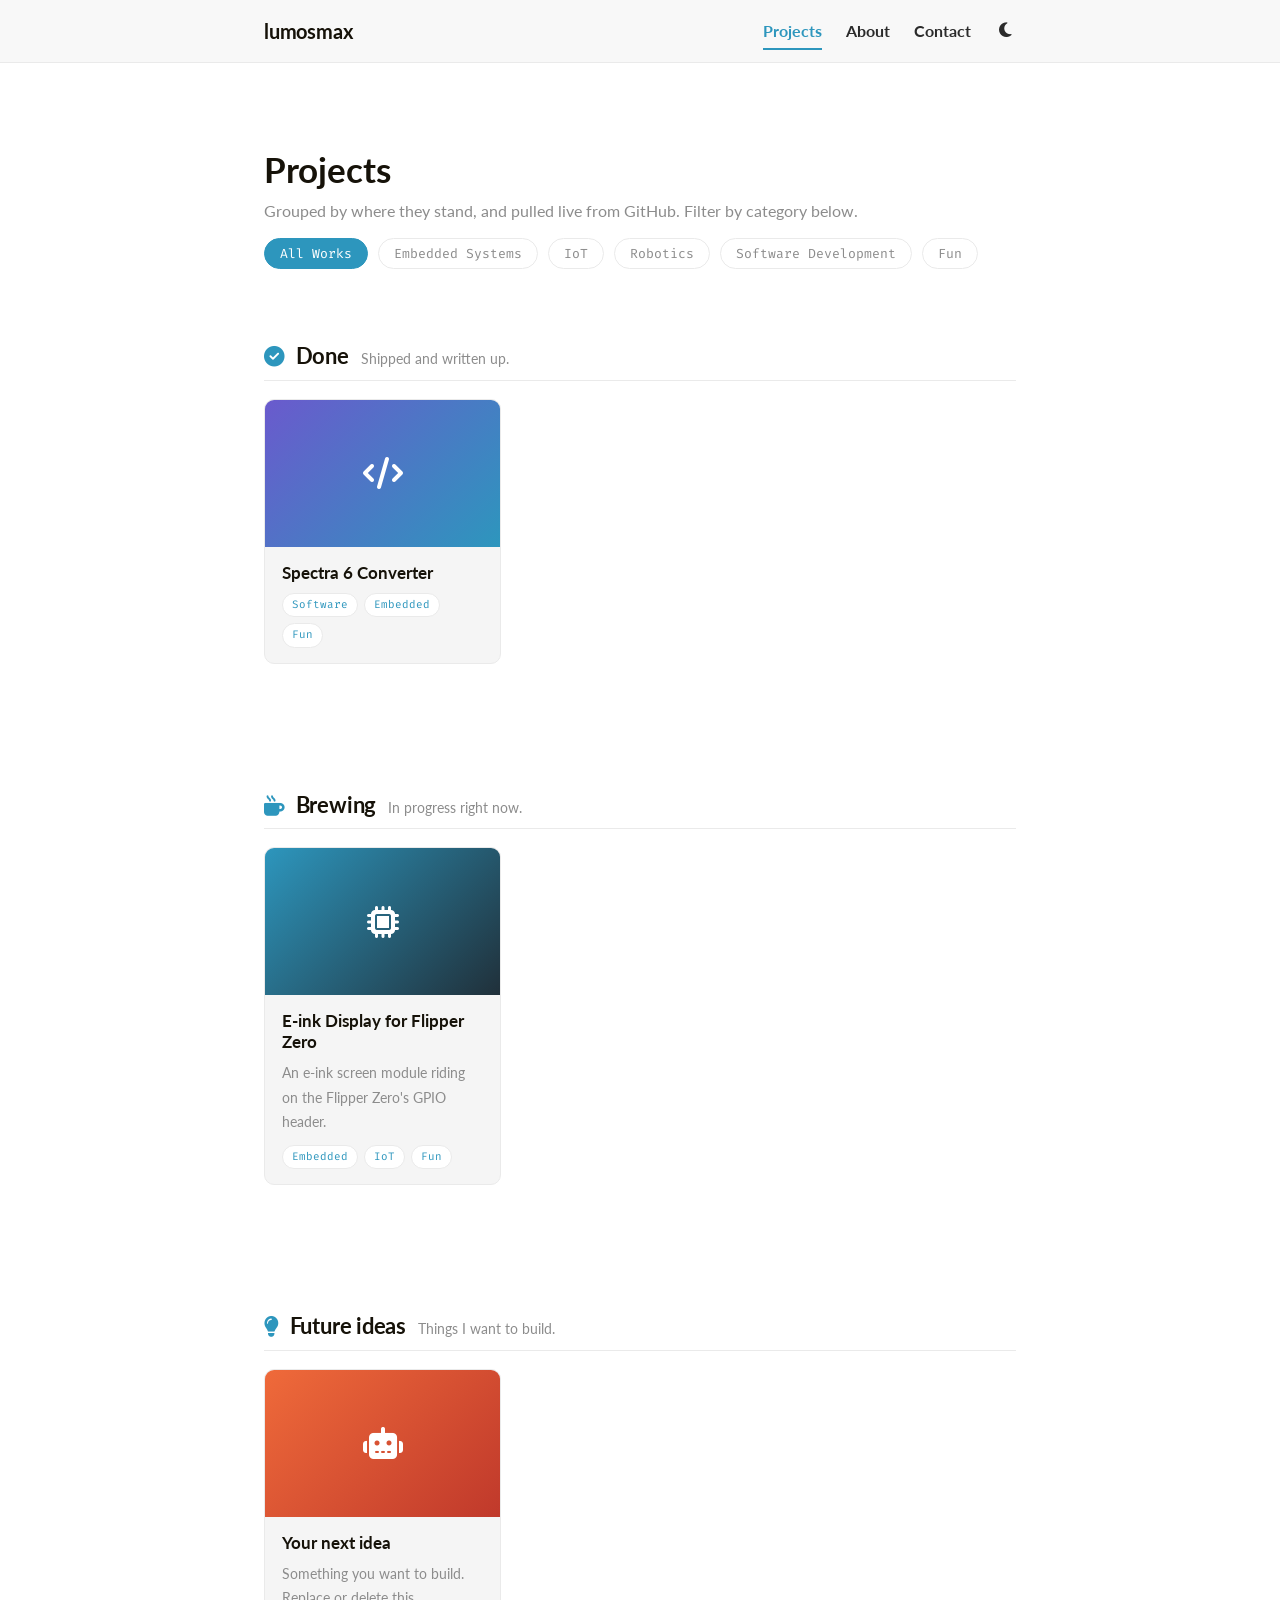
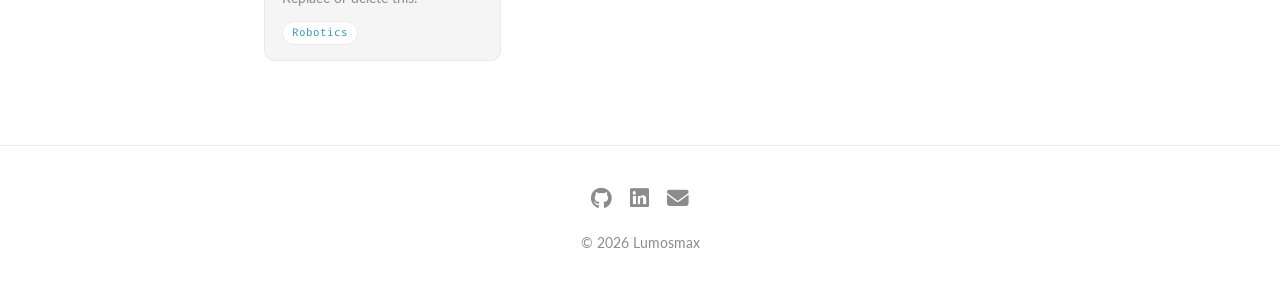
==== index.html @ fe92dabe "Live tool embed + before/after gallery on project page" ====
<!DOCTYPE html>
<html lang="en">
<head>
  <meta charset="UTF-8" />
  <meta name="viewport" content="width=device-width, initial-scale=1.0" />
  <title>Lumosmax · Projects</title>
  <meta name="description" content="Selected projects, things I've designed, built, and shipped." />
  <meta name="theme-color" content="#2d96bd" />
  <link rel="icon" href="data:image/svg+xml,<svg xmlns='http://www.w3.org/2000/svg' viewBox='0 0 100 100'><text y='.9em' font-size='70'>l</text></svg>" />
  <link rel="preconnect" href="https://fonts.googleapis.com" />
  <link rel="preconnect" href="https://fonts.gstatic.com" crossorigin />
  <link href="https://fonts.googleapis.com/css2?family=Lato:wght@400;700;900&family=Fira+Code&display=swap" rel="stylesheet" />
  <link rel="stylesheet" href="https://cdnjs.cloudflare.com/ajax/libs/font-awesome/6.5.1/css/all.min.css" />
  <link rel="stylesheet" href="css/style.css" />
</head>
<body>
  <header class="site">
    <div class="wrap nav">
      <a class="brand" href="index.html">lumosmax</a>
      <nav class="nav-links">
        <a href="index.html" class="active">Projects</a>
        <a href="about.html">About</a>
        <a href="about.html#contact">Contact</a>
        <button class="theme-toggle" aria-label="Toggle theme"><i class="fa-solid fa-moon"></i></button>
      </nav>
    </div>
  </header>

  <main>
    <div class="wrap">
      <div class="page-head reveal">
        <h1>Projects</h1>
        <p>Grouped by where they stand, and pulled live from GitHub. Filter by category below.</p>
      </div>

      <!-- ===== CATEGORY FILTER ===== -->
      <div class="filter-bar reveal">
        <button class="filter-btn active" data-filter="all">All Works</button>
        <button class="filter-btn" data-filter="embedded">Embedded Systems</button>
        <button class="filter-btn" data-filter="iot">IoT</button>
        <button class="filter-btn" data-filter="robotics">Robotics</button>
        <button class="filter-btn" data-filter="software">Software Development</button>
        <button class="filter-btn" data-filter="fun">Fun</button>
      </div>

      <!-- Projects render here (see js/projects-config.js to add projects) -->
      <div id="projects-root">
        <p class="loading"><i class="fa-solid fa-spinner fa-spin"></i> Loading projects…</p>
      </div>
    </div>
  </main>

  <footer class="site">
    <div class="wrap">
      <div class="socials">
        <a href="https://github.com/lumosmaximus" target="_blank" rel="noopener" aria-label="GitHub"><i class="fa-brands fa-github"></i></a>
        <a href="https://www.linkedin.com/in/doraditya" target="_blank" rel="noopener" aria-label="LinkedIn"><i class="fa-brands fa-linkedin"></i></a>
        <a href="mailto:info@lumosmax.dev" aria-label="Email"><i class="fa-solid fa-envelope"></i></a>
      </div>
      <div>© <span id="year"></span> Lumosmax</div>
    </div>
  </footer>

  <script src="js/main.js"></script>
  <script src="js/projects-config.js"></script>
  <script src="js/projects.js"></script>
</body>
</html>
---- css/style.css ----
/* ============================================================
   Portfolio — LoveIt-inspired stylesheet (plain CSS, no build)
   Palette & feel adapted from the LoveIt Hugo theme:
   blue links, pink hover, Lato type, profile home, post list.
   Edit the variables below to re-theme the whole site.
   ============================================================ */

:root {
  --bg: #ffffff;
  --bg-soft: #f5f5f5;
  --text: #2b2b2b;
  --text-soft: #8c8c8c;
  --heading: #161209;
  --border: #eaeaea;
  --header-bg: #f8f8f8;
  --link: #2d96bd;
  --link-hover: #ef3982;
  --code-bg: #f5f5f5;
  --shadow: 0 10px 30px rgba(0, 0, 0, 0.06);
  --max-width: 800px;
  --radius: 10px;
  --font: "Lato", -apple-system, BlinkMacSystemFont, "Segoe UI", Roboto, Helvetica, Arial, sans-serif;
  --mono: "Fira Code", "SF Mono", ui-monospace, Menlo, Consolas, monospace;
}

[data-theme="dark"] {
  --bg: #292a2d;
  --bg-soft: #34363b;
  --text: #a9a9b3;
  --text-soft: #767676;
  --heading: #d6d6db;
  --border: #3a3d42;
  --header-bg: #252627;
  --link: #4ba3c3;
  --link-hover: #ef3982;
  --code-bg: #34363b;
  --shadow: 0 10px 30px rgba(0, 0, 0, 0.4);
}

* { box-sizing: border-box; }
html { scroll-behavior: smooth; }

body {
  margin: 0;
  font-family: var(--font);
  background: var(--bg);
  color: var(--text);
  line-height: 1.7;
  -webkit-font-smoothing: antialiased;
  transition: background 0.4s ease, color 0.4s ease;
}

a { color: var(--link); text-decoration: none; transition: color 0.2s ease; }
a:hover { color: var(--link-hover); }

h1, h2, h3, h4 { color: var(--heading); line-height: 1.25; }

.wrap { max-width: var(--max-width); margin: 0 auto; padding: 0 24px; }

/* ---------- Header (LoveIt-style top bar) ---------- */
header.site {
  position: sticky;
  top: 0;
  z-index: 20;
  background: color-mix(in srgb, var(--header-bg) 92%, transparent);
  backdrop-filter: saturate(180%) blur(10px);
  border-bottom: 1px solid var(--border);
}
.nav {
  display: flex;
  align-items: center;
  justify-content: space-between;
  height: 62px;
}
.brand {
  font-weight: 700;
  font-size: 1.25rem;
  letter-spacing: -0.01em;
  color: var(--heading);
}
.brand:hover { color: var(--link); }
.nav-links { display: flex; align-items: center; gap: 24px; }
.nav-links a {
  color: var(--text);
  font-size: 0.98rem;
  font-weight: 700;
  position: relative;
}
.nav-links a::after {
  content: "";
  position: absolute;
  left: 0; bottom: -6px;
  width: 0; height: 2px;
  background: var(--link);
  transition: width 0.25s ease;
}
.nav-links a:hover { color: var(--link); }
.nav-links a:hover::after,
.nav-links a.active::after { width: 100%; }
.nav-links a.active { color: var(--link); }

.theme-toggle {
  background: none;
  border: none;
  color: var(--text);
  font-size: 1.05rem;
  cursor: pointer;
  padding: 4px;
  line-height: 1;
  transition: color 0.2s ease, transform 0.4s ease;
}
.theme-toggle:hover { color: var(--link); transform: rotate(20deg); }

/* ---------- Profile home (LoveIt signature) ---------- */
.profile {
  min-height: calc(100vh - 62px);
  display: flex;
  flex-direction: column;
  align-items: center;
  justify-content: center;
  text-align: center;
  padding: 40px 24px 60px;
}
/* Used on the About page so the bio sits right under the profile (no full-screen). */
.profile.compact { min-height: auto; padding: 80px 24px 20px; }
.avatar {
  width: 140px;
  height: 140px;
  border-radius: 50%;
  object-fit: cover;
  box-shadow: var(--shadow);
  transition: transform 0.8s ease;
}
.avatar:hover { transform: rotate(360deg); }
.profile h1 {
  margin: 26px 0 6px;
  font-size: 2rem;
  font-weight: 700;
}
.profile .subtitle {
  color: var(--text-soft);
  font-size: 1.1rem;
  min-height: 1.6em;
  margin: 0 0 22px;
}
.cursor { display: inline-block; margin-left: 2px; color: var(--link); animation: blink 1s steps(1) infinite; }
@keyframes blink { 50% { opacity: 0; } }

.socials { display: flex; gap: 18px; justify-content: center; margin-top: 4px; }
.socials a {
  color: var(--text-soft);
  font-size: 1.35rem;
  transition: color 0.2s ease, transform 0.2s ease;
}
.socials a:hover { color: var(--link); transform: translateY(-3px); }

.scroll-hint {
  margin-top: 46px;
  color: var(--text-soft);
  font-size: 1.4rem;
  animation: bob 1.8s ease-in-out infinite;
}
@keyframes bob { 0%,100% { transform: translateY(0); } 50% { transform: translateY(8px); } }

/* ---------- Content sections ---------- */
section { padding: 44px 0; }
.section-label {
  font-family: var(--mono);
  font-size: 0.78rem;
  text-transform: uppercase;
  letter-spacing: 0.1em;
  color: var(--link);
  margin: 0 0 6px;
}
section h2 { font-size: 1.6rem; margin: 0 0 18px; letter-spacing: -0.01em; }
.about p + p { margin-top: 14px; }

.skills { display: flex; flex-wrap: wrap; gap: 9px; }
.chip {
  font-size: 0.85rem;
  padding: 5px 13px;
  border-radius: 4px;
  background: var(--bg-soft);
  border: 1px solid var(--border);
  color: var(--text);
  font-family: var(--mono);
}

.timeline { border-left: 2px solid var(--border); padding-left: 22px; }
.timeline .item { margin-bottom: 24px; }
.timeline .item h3 { margin: 0 0 2px; font-size: 1.1rem; }
.timeline .item .meta { font-family: var(--mono); font-size: 0.8rem; color: var(--text-soft); margin: 0 0 6px; }
.timeline .item p { margin: 0; color: var(--text-soft); }

/* Focus areas (What I do) */
.focus { display: grid; grid-template-columns: repeat(2, 1fr); gap: 20px; }
.focus .item {
  border: 1px solid var(--border);
  border-radius: var(--radius);
  padding: 20px;
  background: var(--bg-soft);
}
.focus .item .ficon { color: var(--link); font-size: 1.2rem; margin-bottom: 8px; }
.focus .item h3 { margin: 0 0 6px; font-size: 1.05rem; }
.focus .item p { margin: 0; color: var(--text-soft); font-size: 0.93rem; }

/* Grouped skills */
.skill-group { margin-bottom: 18px; }
.skill-group h3 { font-size: 0.98rem; margin: 0 0 8px; color: var(--text); }
@media (max-width: 620px) { .focus { grid-template-columns: 1fr; } }

/* ---------- Projects: LoveIt post-list ---------- */
.page-head { padding: 84px 0 8px; }
.page-head h1 { font-size: 2.2rem; margin: 0 0 6px; }
.page-head p { color: var(--text-soft); margin: 0; }

.post-list { padding-top: 12px; }
.post {
  padding: 26px 0;
  border-bottom: 1px solid var(--border);
}
.post h2 { font-size: 1.4rem; margin: 0 0 8px; }
.post h2 a { color: var(--heading); }
.post h2 a:hover { color: var(--link); }
.post .post-meta {
  font-size: 0.85rem;
  color: var(--text-soft);
  display: flex;
  flex-wrap: wrap;
  gap: 16px;
  margin-bottom: 12px;
}
.post .post-meta i { margin-right: 5px; color: var(--link); }
.post p.summary { margin: 0 0 14px; color: var(--text); }
.read-more { font-weight: 700; font-size: 0.92rem; }
.read-more i { margin-left: 4px; font-size: 0.8rem; }

/* ---------- Filterable project grid ---------- */
.filter-bar {
  display: flex;
  flex-wrap: wrap;
  gap: 10px;
  margin: 6px 0 30px;
}
.filter-btn {
  font-family: var(--mono);
  font-size: 0.82rem;
  padding: 6px 15px;
  border-radius: 999px;
  border: 1px solid var(--border);
  background: transparent;
  color: var(--text-soft);
  cursor: pointer;
  transition: color 0.2s ease, background 0.2s ease, border-color 0.2s ease;
}
.filter-btn:hover { color: var(--text); border-color: var(--text-soft); }
.filter-btn.active { background: var(--link); border-color: var(--link); color: #fff; }
.filter-count { color: var(--text-soft); font-size: 0.85rem; margin-bottom: 18px; }

.pgrid {
  display: grid;
  grid-template-columns: repeat(3, 1fr);
  gap: 20px;
}
.pcard {
  display: block;
  text-decoration: none;
  color: inherit;
  border: 1px solid var(--border);
  border-radius: var(--radius);
  overflow: hidden;
  background: var(--bg-soft);
  transition: transform 0.2s ease, border-color 0.2s ease, box-shadow 0.2s ease;
  animation: cardin 0.35s ease both;
}
.pcard:hover { transform: translateY(-4px); border-color: var(--link); box-shadow: var(--shadow); }
.pcard-cover {
  aspect-ratio: 16 / 10;
  display: grid;
  place-items: center;
  background: linear-gradient(135deg, var(--c1, #2d96bd), var(--c2, #ef3982));
  color: #fff;
  font-size: 2rem;
}
.pcard-cover img { width: 100%; height: 100%; object-fit: cover; display: block; }
.pcard-body { padding: 15px 17px; }
.pcard-body h3 { margin: 0 0 9px; font-size: 1.05rem; }
.pcard-tags { display: flex; flex-wrap: wrap; gap: 6px; }
.pcard-tags span {
  font-family: var(--mono);
  font-size: 0.68rem;
  color: var(--link);
  background: var(--bg);
  border: 1px solid var(--border);
  padding: 2px 9px;
  border-radius: 999px;
}
.pcard.hide { display: none; }
@keyframes cardin { from { opacity: 0; transform: translateY(10px); } to { opacity: 1; } }

@media (max-width: 820px) { .pgrid { grid-template-columns: repeat(2, 1fr); } }
@media (max-width: 540px) { .pgrid { grid-template-columns: 1fr; } }

/* ---------- Status sections (done / brewing / ideas) ---------- */
.status-section { margin-bottom: 40px; }
.status-section.hide { display: none; }
.status-head {
  display: flex;
  align-items: baseline;
  gap: 12px;
  flex-wrap: wrap;
  margin: 0 0 18px;
  padding-bottom: 8px;
  border-bottom: 1px solid var(--border);
}
.status-head h2 { font-size: 1.35rem; margin: 0; }
.status-head h2 i { color: var(--link); margin-right: 6px; font-size: 0.95em; }
.status-blurb { color: var(--text-soft); font-size: 0.9rem; }

.pcard-desc { color: var(--text-soft); font-size: 0.9rem; margin: 0 0 10px; }

.status-badge {
  display: inline-flex;
  align-items: center;
  gap: 6px;
  font-family: var(--mono);
  font-size: 0.75rem;
  padding: 3px 10px;
  border-radius: 999px;
  border: 1px solid var(--border);
}
.status-badge i { font-size: 0.9em; }
.status-done    { color: #2e9e6b; border-color: color-mix(in srgb, #2e9e6b 45%, var(--border)); }
.status-brewing { color: #d98a2b; border-color: color-mix(in srgb, #d98a2b 45%, var(--border)); }
.status-idea    { color: var(--link); border-color: color-mix(in srgb, var(--link) 45%, var(--border)); }

.gh-link { display: inline-flex; align-items: center; gap: 6px; font-weight: 700; font-size: 0.85rem; }

/* Loading + rendered README */
.loading { color: var(--text-soft); font-family: var(--mono); font-size: 0.9rem; padding: 20px 0; }

/* Live embedded app (renders a repo's index.html) */
.live-embed { margin: 8px 0 28px; border: 1px solid var(--border); border-radius: var(--radius); overflow: hidden; background: var(--bg-soft); }
.live-embed .live-bar {
  display: flex; align-items: center; justify-content: space-between;
  padding: 9px 14px; border-bottom: 1px solid var(--border);
  font-family: var(--mono); font-size: 0.75rem; letter-spacing: 0.06em;
  text-transform: uppercase; color: var(--text-soft);
}
.live-embed .live-bar .dot { color: #2e9e6b; }
.live-embed .live-bar a { font-weight: 700; text-transform: none; letter-spacing: 0; }
.live-embed iframe { width: 100%; height: 900px; border: 0; display: block; background: #17181b; }
.readme-heading { font-size: 1.3rem; margin: 30px 0 12px; padding-bottom: 6px; border-bottom: 1px solid var(--border); }

/* Before / after gallery */
.gallery { margin: 6px 0 10px; }
.gallery-grid { display: grid; grid-template-columns: repeat(auto-fit, minmax(280px, 1fr)); gap: 16px; }
.ba { margin: 0; border: 1px solid var(--border); border-radius: var(--radius); overflow: hidden; background: var(--bg-soft); }
.ba .pair { display: grid; grid-template-columns: 1fr 1fr; }
.ba figure { margin: 0; position: relative; }
.ba img { width: 100%; aspect-ratio: 400 / 600; object-fit: cover; display: block; }
.ba figure:first-child img { border-right: 1px solid var(--border); }
.ba .lbl {
  position: absolute; bottom: 7px; left: 7px;
  font-family: var(--mono); font-size: 0.62rem; letter-spacing: 0.04em;
  background: rgba(0,0,0,0.62); color: #fff; padding: 2px 7px; border-radius: 4px;
}
.gallery-note { color: var(--text-soft); font-size: 0.9rem; margin: 0 0 14px; }
@media (max-width: 620px) { .live-embed iframe { height: 760px; } }

/* ---------- Single project (LoveIt single-post) ---------- */
.single-head { padding: 84px 0 6px; }
.single-head .back { font-size: 0.9rem; color: var(--text-soft); }
.single-head .back:hover { color: var(--link); }
.single-head h1 { font-size: clamp(1.9rem, 5vw, 2.6rem); margin: 16px 0 12px; letter-spacing: -0.02em; }
.single-meta {
  font-size: 0.85rem;
  color: var(--text-soft);
  display: flex;
  flex-wrap: wrap;
  gap: 16px;
  align-items: center;
  margin-bottom: 6px;
}
.single-meta i { margin-right: 5px; color: var(--link); }
.tags { display: flex; flex-wrap: wrap; gap: 8px; margin-top: 8px; }
.tag {
  font-family: var(--mono);
  font-size: 0.75rem;
  padding: 3px 10px;
  border-radius: 4px;
  background: var(--bg-soft);
  border: 1px solid var(--border);
  color: var(--text);
}
.tag::before { content: "#"; color: var(--link); }

.article { padding-top: 14px; }
.article h2 { font-size: 1.4rem; margin: 34px 0 12px; padding-bottom: 6px; border-bottom: 1px solid var(--border); }
.article h3 { font-size: 1.1rem; margin: 24px 0 8px; }
.article p { margin: 0 0 14px; }
.article ul { padding-left: 22px; }
.article li { margin-bottom: 6px; }
.article img { max-width: 100%; border-radius: var(--radius); border: 1px solid var(--border); margin: 16px 0; }
.article pre {
  background: var(--code-bg);
  border-radius: var(--radius);
  padding: 16px 18px;
  overflow-x: auto;
  font-family: var(--mono);
  font-size: 0.85rem;
  line-height: 1.6;
}
.article code { font-family: var(--mono); }
.figure-placeholder {
  display: grid;
  place-items: center;
  height: 220px;
  background: var(--bg-soft);
  border: 1px dashed var(--border);
  border-radius: var(--radius);
  color: var(--text-soft);
  font-family: var(--mono);
  font-size: 0.85rem;
  margin: 16px 0;
}

/* ---------- Buttons ---------- */
.btn {
  display: inline-block;
  padding: 10px 20px;
  border-radius: var(--radius);
  font-size: 0.95rem;
  font-weight: 700;
  transition: transform 0.15s ease, background 0.2s ease, color 0.2s ease;
}
.btn-primary { background: var(--link); color: #fff; }
.btn-primary:hover { background: var(--link-hover); color: #fff; transform: translateY(-1px); }
.btn-ghost { border: 1px solid var(--border); color: var(--text); margin-left: 8px; }
.btn-ghost:hover { border-color: var(--link); color: var(--link); }

/* ---------- Footer (LoveIt-style, centered) ---------- */
footer.site {
  border-top: 1px solid var(--border);
  margin-top: 30px;
  padding: 30px 0 40px;
  text-align: center;
  color: var(--text-soft);
  font-size: 0.88rem;
}
footer.site .socials { margin-bottom: 14px; font-size: 1.1rem; }
footer.site a { color: var(--text-soft); }
footer.site a:hover { color: var(--link); }
footer.site .heart { color: var(--link-hover); }

/* ---------- Reveal on scroll ---------- */
.reveal { opacity: 0; transform: translateY(16px); transition: opacity 0.6s ease, transform 0.6s ease; }
.reveal.show { opacity: 1; transform: none; }

/* ---------- Responsive ---------- */
@media (max-width: 620px) {
  .nav-links { gap: 16px; }
  .profile h1 { font-size: 1.6rem; }
  .avatar { width: 116px; height: 116px; }
}
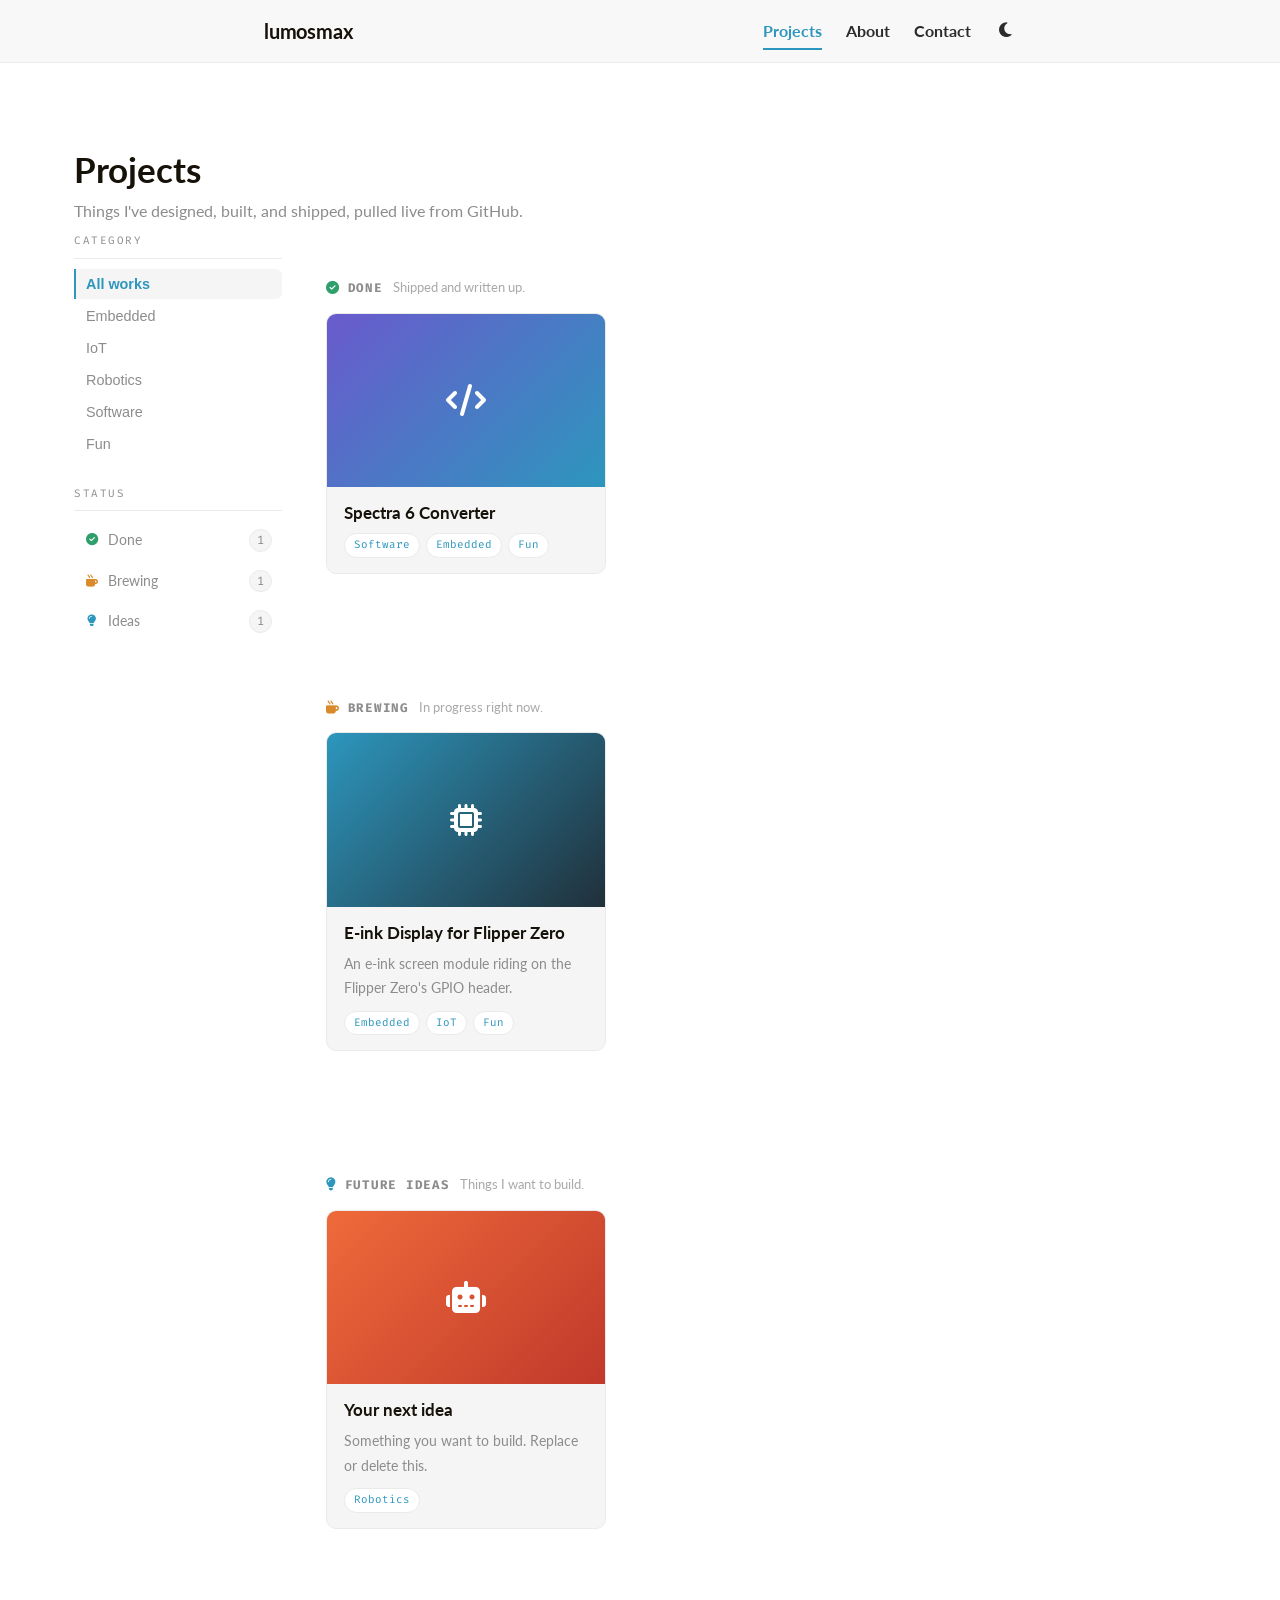
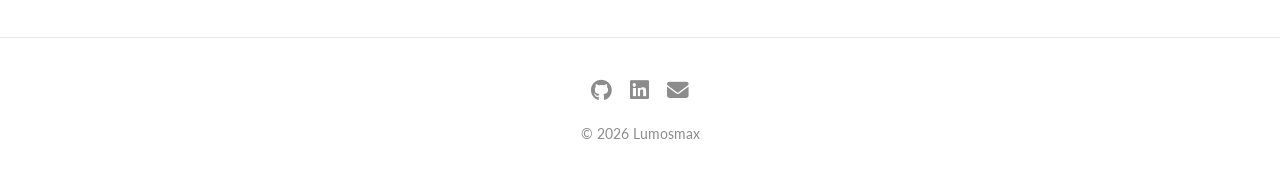
==== commit 019c36c0: "Two-column projects layout with sticky left rail" ====
--- a/index.html
+++ b/index.html
@@ -27,25 +27,41 @@
   </header>
 
   <main>
-    <div class="wrap">
+    <div class="wrap wide">
       <div class="page-head reveal">
         <h1>Projects</h1>
-        <p>Grouped by where they stand, and pulled live from GitHub. Filter by category below.</p>
+        <p>Things I've designed, built, and shipped, pulled live from GitHub.</p>
       </div>
 
-      <!-- ===== CATEGORY FILTER ===== -->
-      <div class="filter-bar reveal">
-        <button class="filter-btn active" data-filter="all">All Works</button>
-        <button class="filter-btn" data-filter="embedded">Embedded Systems</button>
-        <button class="filter-btn" data-filter="iot">IoT</button>
-        <button class="filter-btn" data-filter="robotics">Robotics</button>
-        <button class="filter-btn" data-filter="software">Software Development</button>
-        <button class="filter-btn" data-filter="fun">Fun</button>
-      </div>
+      <div class="projects-layout">
+        <!-- ===== LEFT RAIL ===== -->
+        <aside class="rail reveal">
+          <div class="rail-group">
+            <p class="rail-label">Category</p>
+            <div class="filter-bar">
+              <button class="filter-btn active" data-filter="all">All works</button>
+              <button class="filter-btn" data-filter="embedded">Embedded</button>
+              <button class="filter-btn" data-filter="iot">IoT</button>
+              <button class="filter-btn" data-filter="robotics">Robotics</button>
+              <button class="filter-btn" data-filter="software">Software</button>
+              <button class="filter-btn" data-filter="fun">Fun</button>
+            </div>
+          </div>
 
-      <!-- Projects render here (see js/projects-config.js to add projects) -->
-      <div id="projects-root">
-        <p class="loading"><i class="fa-solid fa-spinner fa-spin"></i> Loading projects…</p>
+          <div class="rail-group">
+            <p class="rail-label">Status</p>
+            <nav class="rail-status" id="rail-status">
+              <a href="#s-done" class="st-done"><i class="fa-solid fa-circle-check"></i>Done<span class="n" data-count="done">0</span></a>
+              <a href="#s-brewing" class="st-brewing"><i class="fa-solid fa-mug-hot"></i>Brewing<span class="n" data-count="brewing">0</span></a>
+              <a href="#s-idea" class="st-idea"><i class="fa-solid fa-lightbulb"></i>Ideas<span class="n" data-count="idea">0</span></a>
+            </nav>
+          </div>
+        </aside>
+
+        <!-- Projects render here (see js/projects-config.js to add projects) -->
+        <div id="projects-root">
+          <p class="loading"><i class="fa-solid fa-spinner fa-spin"></i> Loading projects…</p>
+        </div>
       </div>
     </div>
   </main>
--- a/css/style.css
+++ b/css/style.css
@@ -235,27 +235,94 @@
 .read-more { font-weight: 700; font-size: 0.92rem; }
 .read-more i { margin-left: 4px; font-size: 0.8rem; }
 
-/* ---------- Filterable project grid ---------- */
-.filter-bar {
+/* ---------- Projects: two-column layout with sticky left rail ---------- */
+.wrap.wide { max-width: 1180px; }
+
+.projects-layout {
+  display: grid;
+  grid-template-columns: 208px 1fr;
+  gap: 44px;
+  align-items: start;
+}
+
+.rail { position: sticky; top: 86px; }
+.rail-group { margin-bottom: 26px; }
+.rail-label {
+  font-family: var(--mono);
+  font-size: 0.68rem;
+  letter-spacing: 0.14em;
+  text-transform: uppercase;
+  color: var(--text-soft);
+  margin: 0 0 10px;
+  padding-bottom: 7px;
+  border-bottom: 1px solid var(--border);
+}
+
+/* vertical filter list */
+.filter-bar { display: flex; flex-direction: column; gap: 2px; }
+.filter-btn {
+  font-size: 0.9rem;
+  text-align: left;
+  padding: 7px 10px;
+  border: none;
+  border-left: 2px solid transparent;
+  border-radius: 0 6px 6px 0;
+  background: transparent;
+  color: var(--text-soft);
+  cursor: pointer;
+  transition: color 0.18s ease, background 0.18s ease, border-color 0.18s ease;
+}
+.filter-btn:hover { color: var(--text); background: var(--bg-soft); }
+.filter-btn.active {
+  color: var(--link);
+  font-weight: 700;
+  border-left-color: var(--link);
+  background: var(--bg-soft);
+}
+
+/* status jump links with counts */
+.rail-status { display: flex; flex-direction: column; gap: 2px; }
+.rail-status a {
   display: flex;
-  flex-wrap: wrap;
-  gap: 10px;
-  margin: 6px 0 30px;
-}
-.filter-btn {
-  font-family: var(--mono);
-  font-size: 0.82rem;
-  padding: 6px 15px;
+  align-items: center;
+  gap: 9px;
+  padding: 7px 10px;
+  border-radius: 6px;
+  font-size: 0.9rem;
+  color: var(--text-soft);
+  transition: color 0.18s ease, background 0.18s ease;
+}
+.rail-status a:hover { color: var(--text); background: var(--bg-soft); }
+.rail-status a i { width: 15px; text-align: center; font-size: 0.85em; }
+.rail-status .n {
+  margin-left: auto;
+  font-family: var(--mono);
+  font-size: 0.75rem;
+  color: var(--text-soft);
+  background: var(--bg-soft);
+  border: 1px solid var(--border);
   border-radius: 999px;
-  border: 1px solid var(--border);
-  background: transparent;
-  color: var(--text-soft);
-  cursor: pointer;
-  transition: color 0.2s ease, background 0.2s ease, border-color 0.2s ease;
-}
-.filter-btn:hover { color: var(--text); border-color: var(--text-soft); }
-.filter-btn.active { background: var(--link); border-color: var(--link); color: #fff; }
-.filter-count { color: var(--text-soft); font-size: 0.85rem; margin-bottom: 18px; }
+  padding: 0 7px;
+}
+.rail-status a.dim { opacity: 0.45; }
+.st-done i    { color: #2e9e6b; }
+.st-brewing i { color: #d98a2b; }
+.st-idea i    { color: var(--link); }
+
+@media (max-width: 900px) {
+  .projects-layout { grid-template-columns: 1fr; gap: 0; }
+  .rail { position: static; margin-bottom: 26px; }
+  .rail-group { margin-bottom: 16px; }
+  .filter-bar { flex-direction: row; flex-wrap: wrap; gap: 8px; }
+  .filter-btn {
+    border: 1px solid var(--border); border-left-width: 1px;
+    border-radius: 999px; padding: 5px 13px; font-size: 0.82rem;
+  }
+  .filter-btn.active { background: var(--link); border-color: var(--link); color: #fff; }
+  .rail-status { flex-direction: row; flex-wrap: wrap; gap: 8px; }
+  .rail-status a { border: 1px solid var(--border); border-radius: 999px; padding: 5px 12px; font-size: 0.82rem; }
+  .rail-status .n { background: none; border: none; padding: 0 0 0 2px; }
+}
 
 .pgrid {
   display: grid;
@@ -302,20 +369,29 @@
 @media (max-width: 540px) { .pgrid { grid-template-columns: 1fr; } }
 
 /* ---------- Status sections (done / brewing / ideas) ---------- */
-.status-section { margin-bottom: 40px; }
+.status-section { margin-bottom: 34px; scroll-margin-top: 84px; }
 .status-section.hide { display: none; }
 .status-head {
   display: flex;
   align-items: baseline;
-  gap: 12px;
+  gap: 10px;
   flex-wrap: wrap;
-  margin: 0 0 18px;
-  padding-bottom: 8px;
-  border-bottom: 1px solid var(--border);
-}
-.status-head h2 { font-size: 1.35rem; margin: 0; }
-.status-head h2 i { color: var(--link); margin-right: 6px; font-size: 0.95em; }
-.status-blurb { color: var(--text-soft); font-size: 0.9rem; }
+  margin: 0 0 14px;
+}
+.status-head h2 {
+  font-size: 0.78rem;
+  font-family: var(--mono);
+  letter-spacing: 0.14em;
+  text-transform: uppercase;
+  color: var(--text-soft);
+  margin: 0;
+  font-weight: 700;
+}
+.status-head h2 i { margin-right: 7px; font-size: 1.05em; }
+.status-section[data-status="done"]    .status-head h2 i { color: #2e9e6b; }
+.status-section[data-status="brewing"] .status-head h2 i { color: #d98a2b; }
+.status-section[data-status="idea"]    .status-head h2 i { color: var(--link); }
+.status-blurb { color: var(--text-soft); font-size: 0.82rem; opacity: 0.75; }
 
 .pcard-desc { color: var(--text-soft); font-size: 0.9rem; margin: 0 0 10px; }
 
@@ -351,6 +427,23 @@
 .live-embed .live-bar a { font-weight: 700; text-transform: none; letter-spacing: 0; }
 .live-embed iframe { width: 100%; height: 900px; border: 0; display: block; background: #17181b; }
 .readme-heading { font-size: 1.3rem; margin: 30px 0 12px; padding-bottom: 6px; border-bottom: 1px solid var(--border); }
+
+/* Rendered article (README) */
+.readme { font-size: 1.02rem; }
+.readme > p:first-of-type { font-size: 1.12rem; color: var(--heading); }
+.readme table { width: 100%; border-collapse: collapse; margin: 18px 0; font-size: 0.95rem; }
+.readme th, .readme td { border: 1px solid var(--border); padding: 8px 12px; text-align: left; }
+.readme th { background: var(--bg-soft); font-size: 0.85rem; letter-spacing: 0.04em; }
+/* image tables become a clean gallery grid */
+.readme table.img-table { border-collapse: separate; border-spacing: 12px 12px; }
+.readme table.img-table th { border: none; background: none; padding: 0 0 0 2px; color: var(--text-soft); font-family: var(--mono); font-size: 0.72rem; text-transform: uppercase; }
+.readme table.img-table td { border: none; padding: 0; width: 50%; }
+.readme table.img-table img {
+  width: 100%; margin: 0; display: block;
+  border: 1px solid var(--border); border-radius: var(--radius);
+}
+.readme > p > img:only-child { border-radius: var(--radius); box-shadow: var(--shadow); }
+@media (max-width: 620px) { .readme table.img-table { border-spacing: 6px 8px; } }
 
 /* Before / after gallery */
 .gallery { margin: 6px 0 10px; }
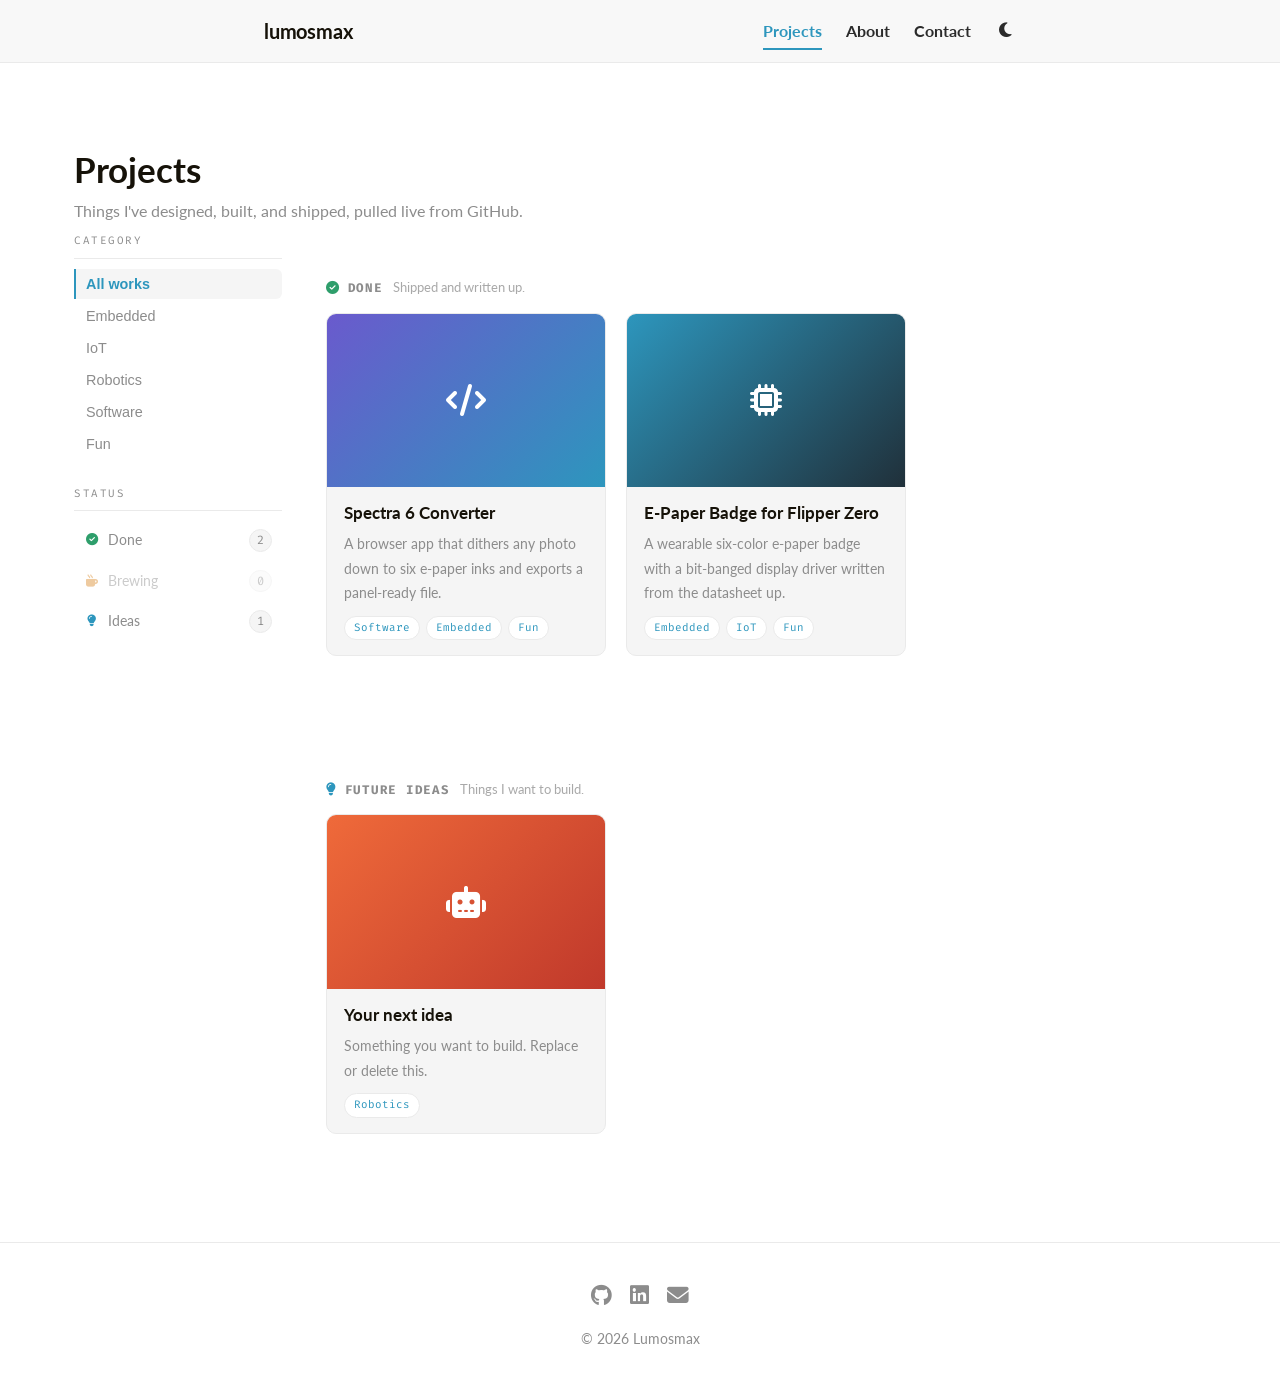
==== commit fbae4531: "Cache-bust CSS and JS so updates take effect immediately" ====
--- a/index.html
+++ b/index.html
@@ -11,7 +11,7 @@
   <link rel="preconnect" href="https://fonts.gstatic.com" crossorigin />
   <link href="https://fonts.googleapis.com/css2?family=Lato:wght@400;700;900&family=Fira+Code&display=swap" rel="stylesheet" />
   <link rel="stylesheet" href="https://cdnjs.cloudflare.com/ajax/libs/font-awesome/6.5.1/css/all.min.css" />
-  <link rel="stylesheet" href="css/style.css" />
+  <link rel="stylesheet" href="css/style.css?v=3" />
 </head>
 <body>
   <header class="site">
@@ -77,8 +77,8 @@
     </div>
   </footer>
 
-  <script src="js/main.js"></script>
-  <script src="js/projects-config.js"></script>
-  <script src="js/projects.js"></script>
+  <script src="js/main.js?v=3"></script>
+  <script src="js/projects-config.js?v=3"></script>
+  <script src="js/projects.js?v=3"></script>
 </body>
 </html>
--- a/css/style.css
+++ b/css/style.css
@@ -349,6 +349,8 @@
   color: #fff;
   font-size: 2rem;
 }
+.pcard-cover.has-img { background: var(--bg-soft); }
+.pcard-cover.has-img i { display: none; }
 .pcard-cover img { width: 100%; height: 100%; object-fit: cover; display: block; }
 .pcard-body { padding: 15px 17px; }
 .pcard-body h3 { margin: 0 0 9px; font-size: 1.05rem; }
@@ -445,6 +447,28 @@
 .readme > p > img:only-child { border-radius: var(--radius); box-shadow: var(--shadow); }
 @media (max-width: 620px) { .readme table.img-table { border-spacing: 6px 8px; } }
 
+/* Related projects */
+.related { margin-top: 34px; }
+.related-card {
+  display: flex;
+  align-items: center;
+  gap: 14px;
+  padding: 15px 18px;
+  margin-bottom: 10px;
+  border: 1px solid var(--border);
+  border-radius: var(--radius);
+  background: var(--bg-soft);
+  color: inherit;
+  transition: transform 0.18s ease, border-color 0.18s ease;
+}
+.related-card:hover { transform: translateY(-2px); border-color: var(--link); color: inherit; }
+.related-card > i:first-child { color: var(--link); font-size: 1.25rem; width: 26px; text-align: center; }
+.related-card span { display: flex; flex-direction: column; gap: 2px; min-width: 0; }
+.related-card strong { color: var(--heading); font-size: 1rem; }
+.related-card em { font-style: normal; color: var(--text-soft); font-size: 0.88rem; }
+.related-card .go { margin-left: auto; color: var(--text-soft); font-size: 0.85rem; }
+.related-card:hover .go { color: var(--link); }
+
 /* Before / after gallery */
 .gallery { margin: 6px 0 10px; }
 .gallery-grid { display: grid; grid-template-columns: repeat(auto-fit, minmax(280px, 1fr)); gap: 16px; }
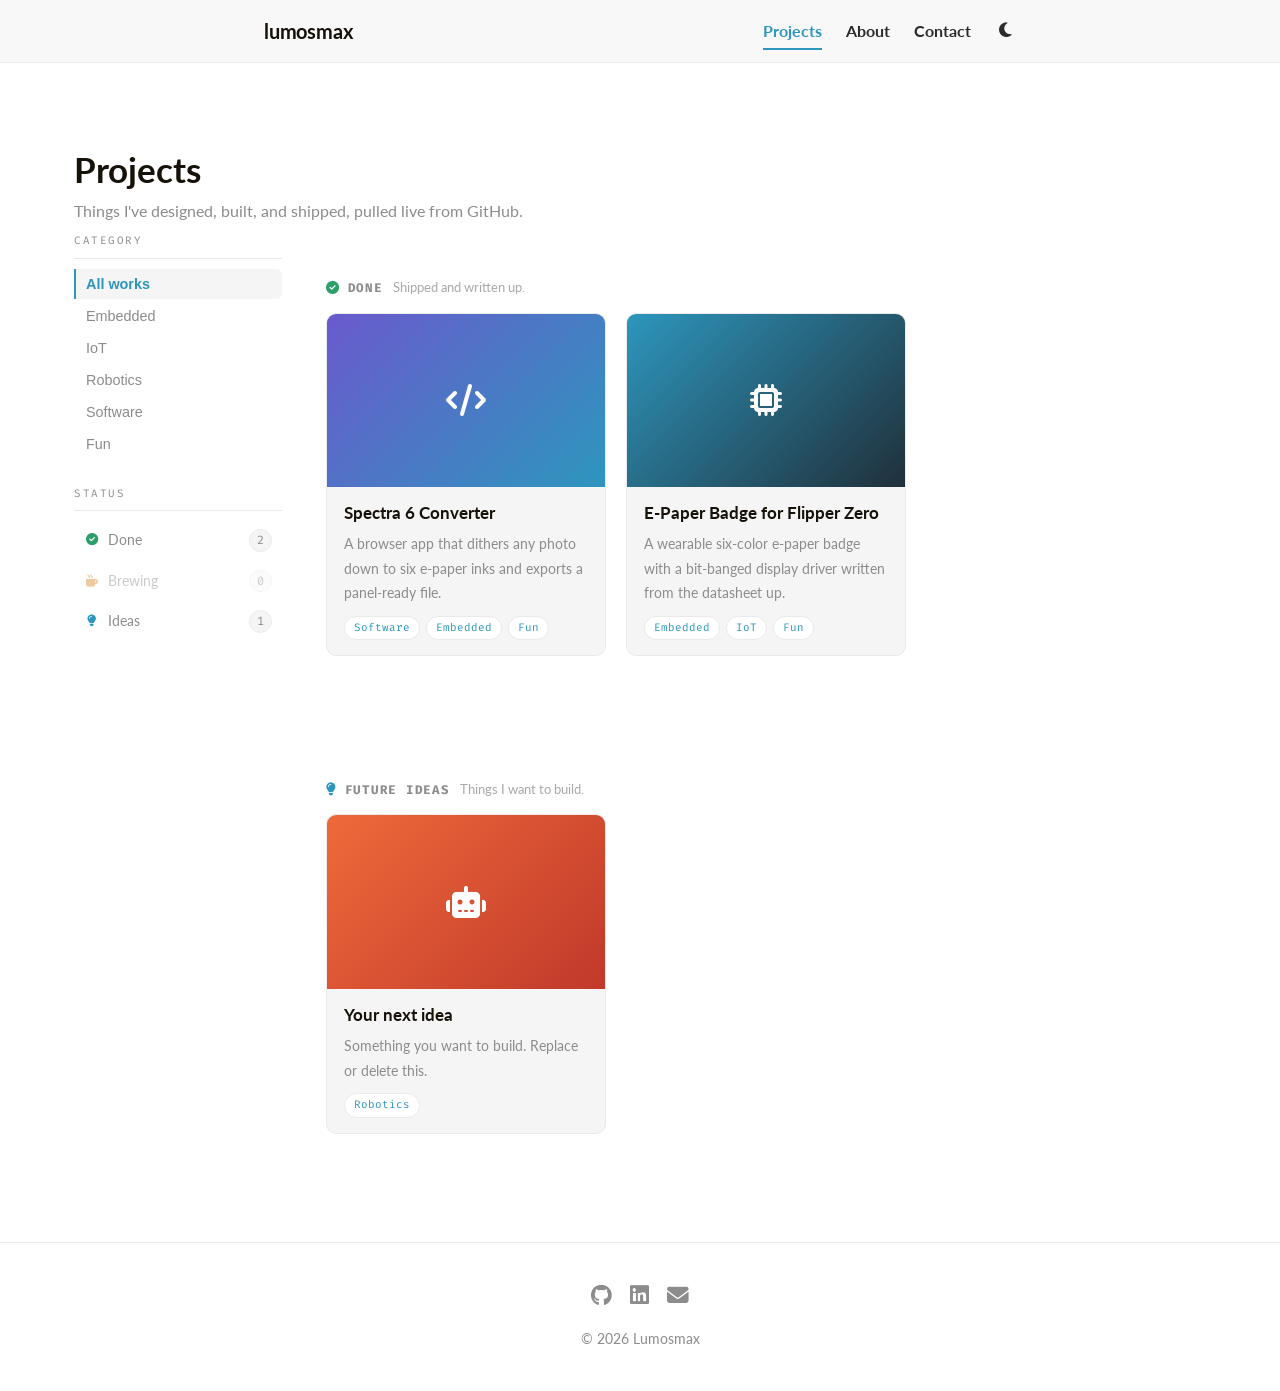
==== commit c8a580c0: "Fix cover images never loading due to lazy-loading on detached element" ====
--- a/index.html
+++ b/index.html
@@ -11,7 +11,7 @@
   <link rel="preconnect" href="https://fonts.gstatic.com" crossorigin />
   <link href="https://fonts.googleapis.com/css2?family=Lato:wght@400;700;900&family=Fira+Code&display=swap" rel="stylesheet" />
   <link rel="stylesheet" href="https://cdnjs.cloudflare.com/ajax/libs/font-awesome/6.5.1/css/all.min.css" />
-  <link rel="stylesheet" href="css/style.css?v=3" />
+  <link rel="stylesheet" href="css/style.css?v=4" />
 </head>
 <body>
   <header class="site">
@@ -77,8 +77,8 @@
     </div>
   </footer>
 
-  <script src="js/main.js?v=3"></script>
-  <script src="js/projects-config.js?v=3"></script>
-  <script src="js/projects.js?v=3"></script>
+  <script src="js/main.js?v=4"></script>
+  <script src="js/projects-config.js?v=4"></script>
+  <script src="js/projects.js?v=4"></script>
 </body>
 </html>
--- a/css/style.css
+++ b/css/style.css
@@ -351,7 +351,15 @@
 }
 .pcard-cover.has-img { background: var(--bg-soft); }
 .pcard-cover.has-img i { display: none; }
-.pcard-cover img { width: 100%; height: 100%; object-fit: cover; display: block; }
+/* Hidden until it actually loads, so a failed fetch never shows a broken icon. */
+.pcard-cover img { display: none; }
+.pcard-cover.has-img img {
+  display: block;
+  position: absolute; inset: 0;
+  width: 100%; height: 100%;
+  object-fit: cover;
+}
+.pcard-cover { position: relative; }
 .pcard-body { padding: 15px 17px; }
 .pcard-body h3 { margin: 0 0 9px; font-size: 1.05rem; }
 .pcard-tags { display: flex; flex-wrap: wrap; gap: 6px; }
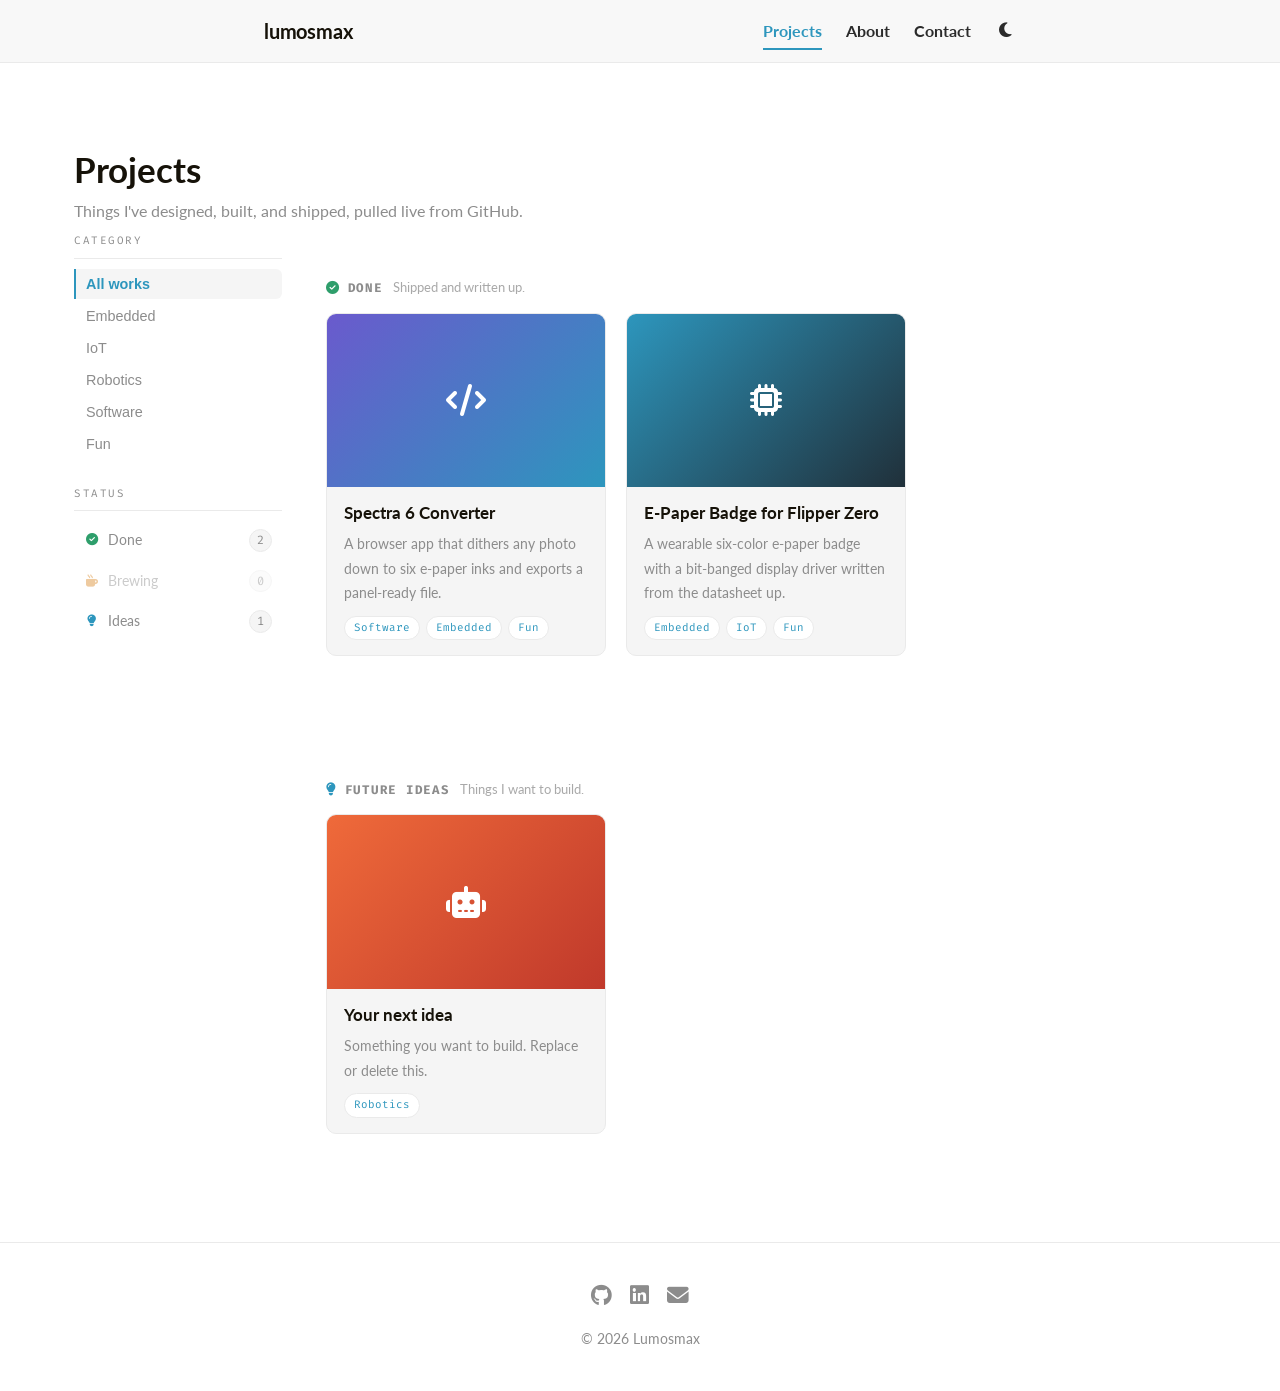
==== commit 9e9e2ba0: "Crop tall card covers from the top via coverPos" ====
--- a/index.html
+++ b/index.html
@@ -11,7 +11,7 @@
   <link rel="preconnect" href="https://fonts.gstatic.com" crossorigin />
   <link href="https://fonts.googleapis.com/css2?family=Lato:wght@400;700;900&family=Fira+Code&display=swap" rel="stylesheet" />
   <link rel="stylesheet" href="https://cdnjs.cloudflare.com/ajax/libs/font-awesome/6.5.1/css/all.min.css" />
-  <link rel="stylesheet" href="css/style.css?v=4" />
+  <link rel="stylesheet" href="css/style.css?v=5" />
 </head>
 <body>
   <header class="site">
@@ -77,8 +77,8 @@
     </div>
   </footer>
 
-  <script src="js/main.js?v=4"></script>
-  <script src="js/projects-config.js?v=4"></script>
-  <script src="js/projects.js?v=4"></script>
+  <script src="js/main.js?v=5"></script>
+  <script src="js/projects-config.js?v=5"></script>
+  <script src="js/projects.js?v=5"></script>
 </body>
 </html>
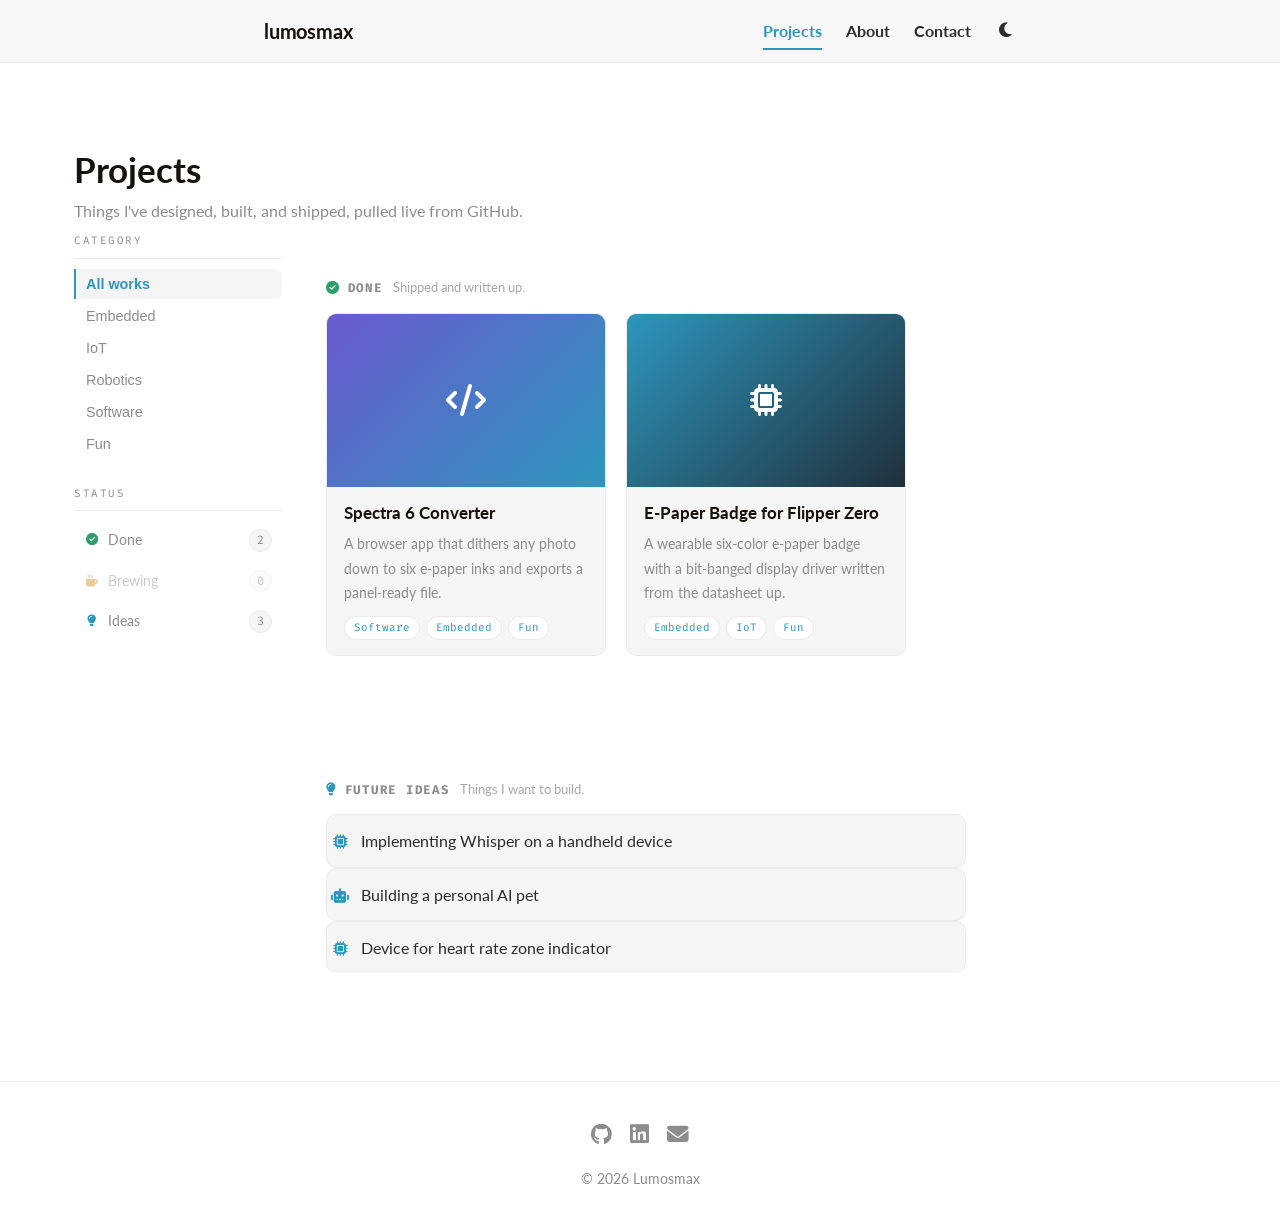
==== commit 75a2b047: "Render future ideas as a list, add three real ideas" ====
--- a/index.html
+++ b/index.html
@@ -11,7 +11,7 @@
   <link rel="preconnect" href="https://fonts.gstatic.com" crossorigin />
   <link href="https://fonts.googleapis.com/css2?family=Lato:wght@400;700;900&family=Fira+Code&display=swap" rel="stylesheet" />
   <link rel="stylesheet" href="https://cdnjs.cloudflare.com/ajax/libs/font-awesome/6.5.1/css/all.min.css" />
-  <link rel="stylesheet" href="css/style.css?v=5" />
+  <link rel="stylesheet" href="css/style.css?v=6" />
 </head>
 <body>
   <header class="site">
@@ -77,8 +77,8 @@
     </div>
   </footer>
 
-  <script src="js/main.js?v=5"></script>
-  <script src="js/projects-config.js?v=5"></script>
-  <script src="js/projects.js?v=5"></script>
+  <script src="js/main.js?v=6"></script>
+  <script src="js/projects-config.js?v=6"></script>
+  <script src="js/projects.js?v=6"></script>
 </body>
 </html>
--- a/css/style.css
+++ b/css/style.css
@@ -405,6 +405,25 @@
 
 .pcard-desc { color: var(--text-soft); font-size: 0.9rem; margin: 0 0 10px; }
 
+/* Future ideas: a list, not cards */
+.idea-list { list-style: none; margin: 0; padding: 0; max-width: 640px; }
+.idea-list li {
+  display: flex;
+  align-items: baseline;
+  gap: 12px;
+  padding: 12px 4px;
+  border-bottom: 1px solid var(--border);
+}
+.idea-list li:last-child { border-bottom: none; }
+.idea-list li.hide { display: none; }
+.idea-list i { color: var(--link); font-size: 0.9rem; width: 18px; text-align: center; flex: none; }
+.idea-title { color: var(--text); font-size: 1rem; }
+.idea-desc { color: var(--text-soft); font-size: 0.88rem; margin-left: auto; padding-left: 14px; }
+@media (max-width: 620px) {
+  .idea-list li { flex-wrap: wrap; }
+  .idea-desc { margin-left: 30px; padding-left: 0; flex-basis: 100%; }
+}
+
 .status-badge {
   display: inline-flex;
   align-items: center;
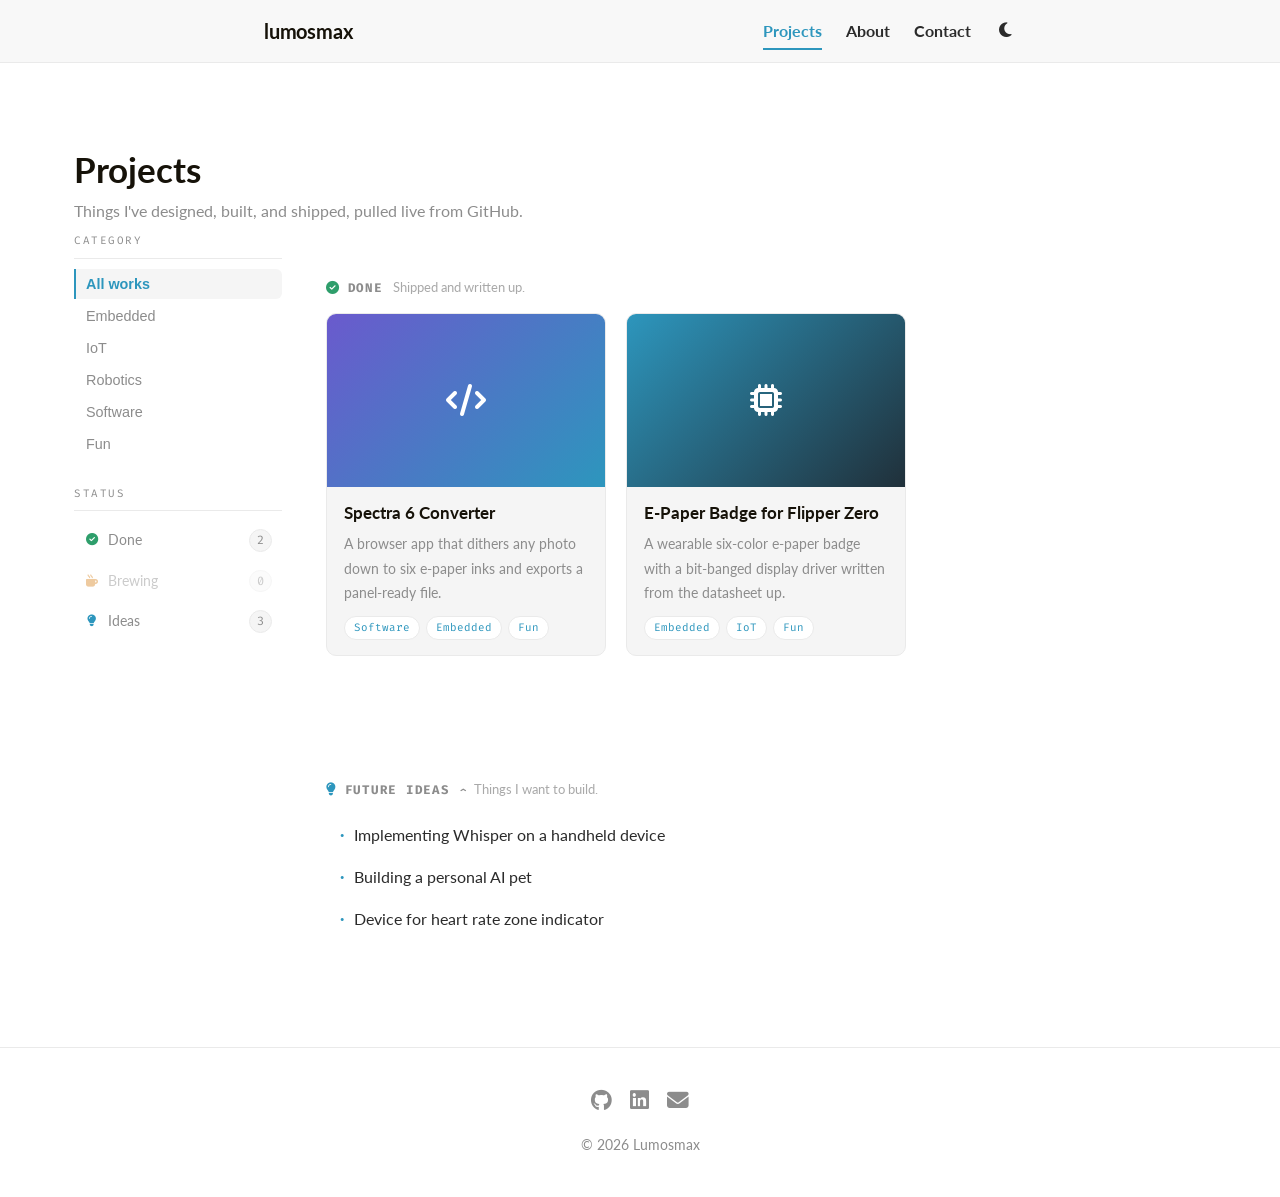
==== commit fb4542ec: "Add sticky project navigation rail to detail pages" ====
--- a/index.html
+++ b/index.html
@@ -11,7 +11,7 @@
   <link rel="preconnect" href="https://fonts.gstatic.com" crossorigin />
   <link href="https://fonts.googleapis.com/css2?family=Lato:wght@400;700;900&family=Fira+Code&display=swap" rel="stylesheet" />
   <link rel="stylesheet" href="https://cdnjs.cloudflare.com/ajax/libs/font-awesome/6.5.1/css/all.min.css" />
-  <link rel="stylesheet" href="css/style.css?v=6" />
+  <link rel="stylesheet" href="css/style.css?v=12" />
 </head>
 <body>
   <header class="site">
@@ -77,8 +77,8 @@
     </div>
   </footer>
 
-  <script src="js/main.js?v=6"></script>
-  <script src="js/projects-config.js?v=6"></script>
-  <script src="js/projects.js?v=6"></script>
+  <script src="js/main.js?v=12"></script>
+  <script src="js/projects-config.js?v=12"></script>
+  <script src="js/projects.js?v=12"></script>
 </body>
 </html>
--- a/css/style.css
+++ b/css/style.css
@@ -280,6 +280,36 @@
   background: var(--bg-soft);
 }
 
+/* project list in the rail on a detail page */
+.rail-projects { display: flex; flex-direction: column; gap: 2px; }
+.rail-projects a {
+  display: block;
+  padding: 7px 10px;
+  border-left: 2px solid transparent;
+  border-radius: 0 6px 6px 0;
+  font-size: 0.9rem;
+  line-height: 1.4;
+  color: var(--text-soft);
+  transition: color 0.18s ease, background 0.18s ease, border-color 0.18s ease;
+}
+.rail-projects a:hover { color: var(--text); background: var(--bg-soft); }
+.rail-projects a.active {
+  color: var(--link);
+  font-weight: 700;
+  border-left-color: var(--link);
+  background: var(--bg-soft);
+}
+.rail-all {
+  display: inline-flex;
+  align-items: center;
+  gap: 8px;
+  font-size: 0.88rem;
+  color: var(--text-soft);
+  padding: 4px 10px;
+}
+.rail-all:hover { color: var(--link); }
+.rail-all i { font-size: 0.8em; }
+
 /* status jump links with counts */
 .rail-status { display: flex; flex-direction: column; gap: 2px; }
 .rail-status a {
@@ -405,24 +435,71 @@
 
 .pcard-desc { color: var(--text-soft); font-size: 0.9rem; margin: 0 0 10px; }
 
-/* Future ideas: a list, not cards */
-.idea-list { list-style: none; margin: 0; padding: 0; max-width: 640px; }
+/* Future ideas: collapsed by default, plain single-column list when open */
+.idea-block summary {
+  cursor: pointer;
+  list-style: none;
+  user-select: none;
+  transition: opacity 0.15s ease;
+}
+.idea-block summary::-webkit-details-marker { display: none; }
+.idea-block summary:hover { opacity: 0.75; }
+/* little caret that rotates when open */
+.idea-block summary h2::after {
+  content: "\203A";
+  display: inline-block;
+  margin-left: 9px;
+  font-family: var(--font);
+  font-size: 1.15em;
+  line-height: 0;
+  color: var(--text-soft);
+  transform: rotate(90deg);
+  transition: transform 0.2s ease;
+}
+.idea-block[open] summary h2::after { transform: rotate(-90deg); }
+
+.idea-list {
+  list-style: none;
+  margin: 10px 0 0;
+  padding: 0 0 0 28px;
+  max-width: 660px;
+}
 .idea-list li {
-  display: flex;
-  align-items: baseline;
-  gap: 12px;
-  padding: 12px 4px;
-  border-bottom: 1px solid var(--border);
-}
-.idea-list li:last-child { border-bottom: none; }
+  padding: 7px 0;
+  position: relative;
+}
+.idea-list li::before {
+  content: "\00B7";
+  position: absolute;
+  left: -14px;
+  top: 6px;
+  color: var(--link);
+  font-weight: 700;
+}
 .idea-list li.hide { display: none; }
-.idea-list i { color: var(--link); font-size: 0.9rem; width: 18px; text-align: center; flex: none; }
-.idea-title { color: var(--text); font-size: 1rem; }
-.idea-desc { color: var(--text-soft); font-size: 0.88rem; margin-left: auto; padding-left: 14px; }
-@media (max-width: 620px) {
-  .idea-list li { flex-wrap: wrap; }
-  .idea-desc { margin-left: 30px; padding-left: 0; flex-basis: 100%; }
-}
+
+/* The list items carry .pcard only so the category filter can find them.
+   Strip every card style back off so they are just text. */
+.idea-list li.pcard {
+  display: list-item;
+  border: none;
+  background: none;
+  border-radius: 0;
+  box-shadow: none;
+  overflow: visible;
+  animation: none;
+  transform: none;
+  padding: 7px 0;
+}
+.idea-list li.pcard:hover { transform: none; border-color: transparent; box-shadow: none; }
+
+/* Plain text links. Detail lives on the idea's own page. */
+.idea-list a { color: var(--text); font-size: 0.98rem; }
+.idea-list a:hover { color: var(--link); text-decoration: underline; text-underline-offset: 3px; }
+
+/* No focus ring box on the collapsible header, but keep it for keyboard users. */
+.idea-block summary:focus { outline: none; }
+.idea-block summary:focus-visible { outline: 2px solid var(--link); outline-offset: 3px; }
 
 .status-badge {
   display: inline-flex;
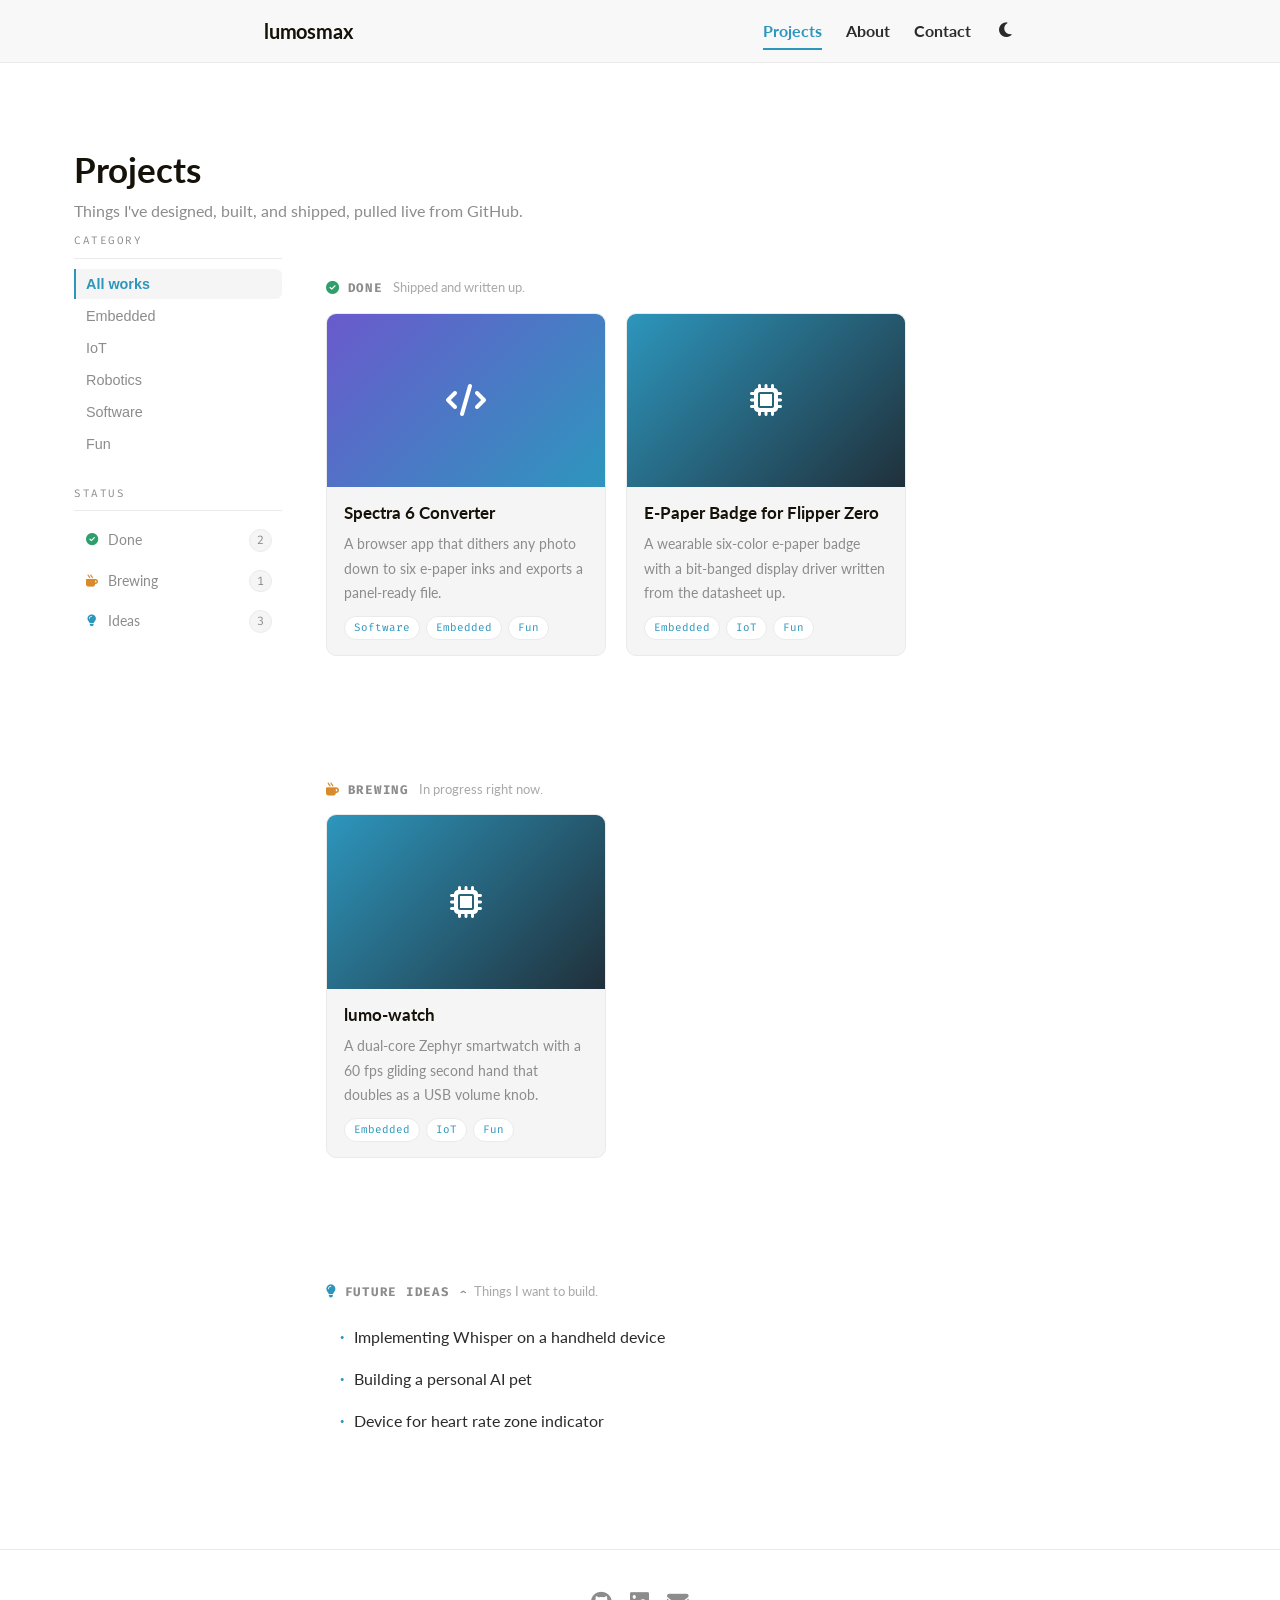
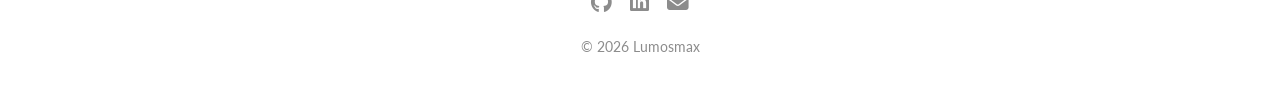
==== commit 9ec37222: "About: rewrite around evidence - point of view, track record, two projects with numbers, how I work," ====
--- a/index.html
+++ b/index.html
@@ -11,7 +11,7 @@
   <link rel="preconnect" href="https://fonts.gstatic.com" crossorigin />
   <link href="https://fonts.googleapis.com/css2?family=Lato:wght@400;700;900&family=Fira+Code&display=swap" rel="stylesheet" />
   <link rel="stylesheet" href="https://cdnjs.cloudflare.com/ajax/libs/font-awesome/6.5.1/css/all.min.css" />
-  <link rel="stylesheet" href="css/style.css?v=12" />
+  <link rel="stylesheet" href="css/style.css?v=13" />
 </head>
 <body>
   <header class="site">
--- a/css/style.css
+++ b/css/style.css
@@ -684,3 +684,34 @@
   .profile h1 { font-size: 1.6rem; }
   .avatar { width: 116px; height: 116px; }
 }
+
+/* ---------- About: track record, recent work, rules, toolbox ---------- */
+.record { display: grid; grid-template-columns: repeat(2, 1fr); gap: 18px 28px; }
+.rec { padding: 4px 0 4px 16px; border-left: 3px solid var(--link); }
+.rec-k { display: block; font-family: var(--mono); font-size: 0.78rem; letter-spacing: 0.06em; text-transform: uppercase; color: var(--link); margin-bottom: 6px; }
+.rec p { margin: 0; color: var(--text-soft); font-size: 0.95rem; }
+
+.work { display: grid; grid-template-columns: repeat(2, 1fr); gap: 20px; }
+.work-card { display: flex; flex-direction: column; gap: 10px; padding: 22px; border: 1px solid var(--border); border-radius: var(--radius); background: var(--bg-soft); color: inherit; text-decoration: none; transition: transform .15s ease, border-color .15s ease; }
+.work-card:hover { transform: translateY(-2px); border-color: var(--link); text-decoration: none; }
+.work-head { display: flex; align-items: center; gap: 10px; }
+.work-head i { color: var(--link); font-size: 1.1rem; }
+.work-head h3 { margin: 0; font-size: 1.1rem; }
+.work-card p { margin: 0; color: var(--text-soft); font-size: 0.94rem; }
+.work-facts { margin: 0; padding-left: 18px; color: var(--text); font-size: 0.9rem; }
+.work-facts li { margin: 4px 0; }
+.work-go { margin-top: auto; font-size: 0.9rem; color: var(--link); font-weight: 700; }
+
+.rules { display: grid; grid-template-columns: repeat(2, 1fr); gap: 18px 28px; }
+.rule h3 { margin: 0 0 6px; font-size: 1.02rem; }
+.rule p { margin: 0; color: var(--text-soft); font-size: 0.94rem; }
+
+.toolbox { display: grid; grid-template-columns: max-content 1fr; gap: 10px 22px; margin: 0; }
+.toolbox dt { font-family: var(--mono); font-size: 0.8rem; color: var(--link); padding-top: 3px; white-space: nowrap; }
+.toolbox dd { margin: 0; color: var(--text-soft); font-size: 0.94rem; }
+
+@media (max-width: 620px) {
+  .record, .work, .rules { grid-template-columns: 1fr; }
+  .toolbox { grid-template-columns: 1fr; gap: 2px; }
+  .toolbox dd { margin-bottom: 10px; }
+}
